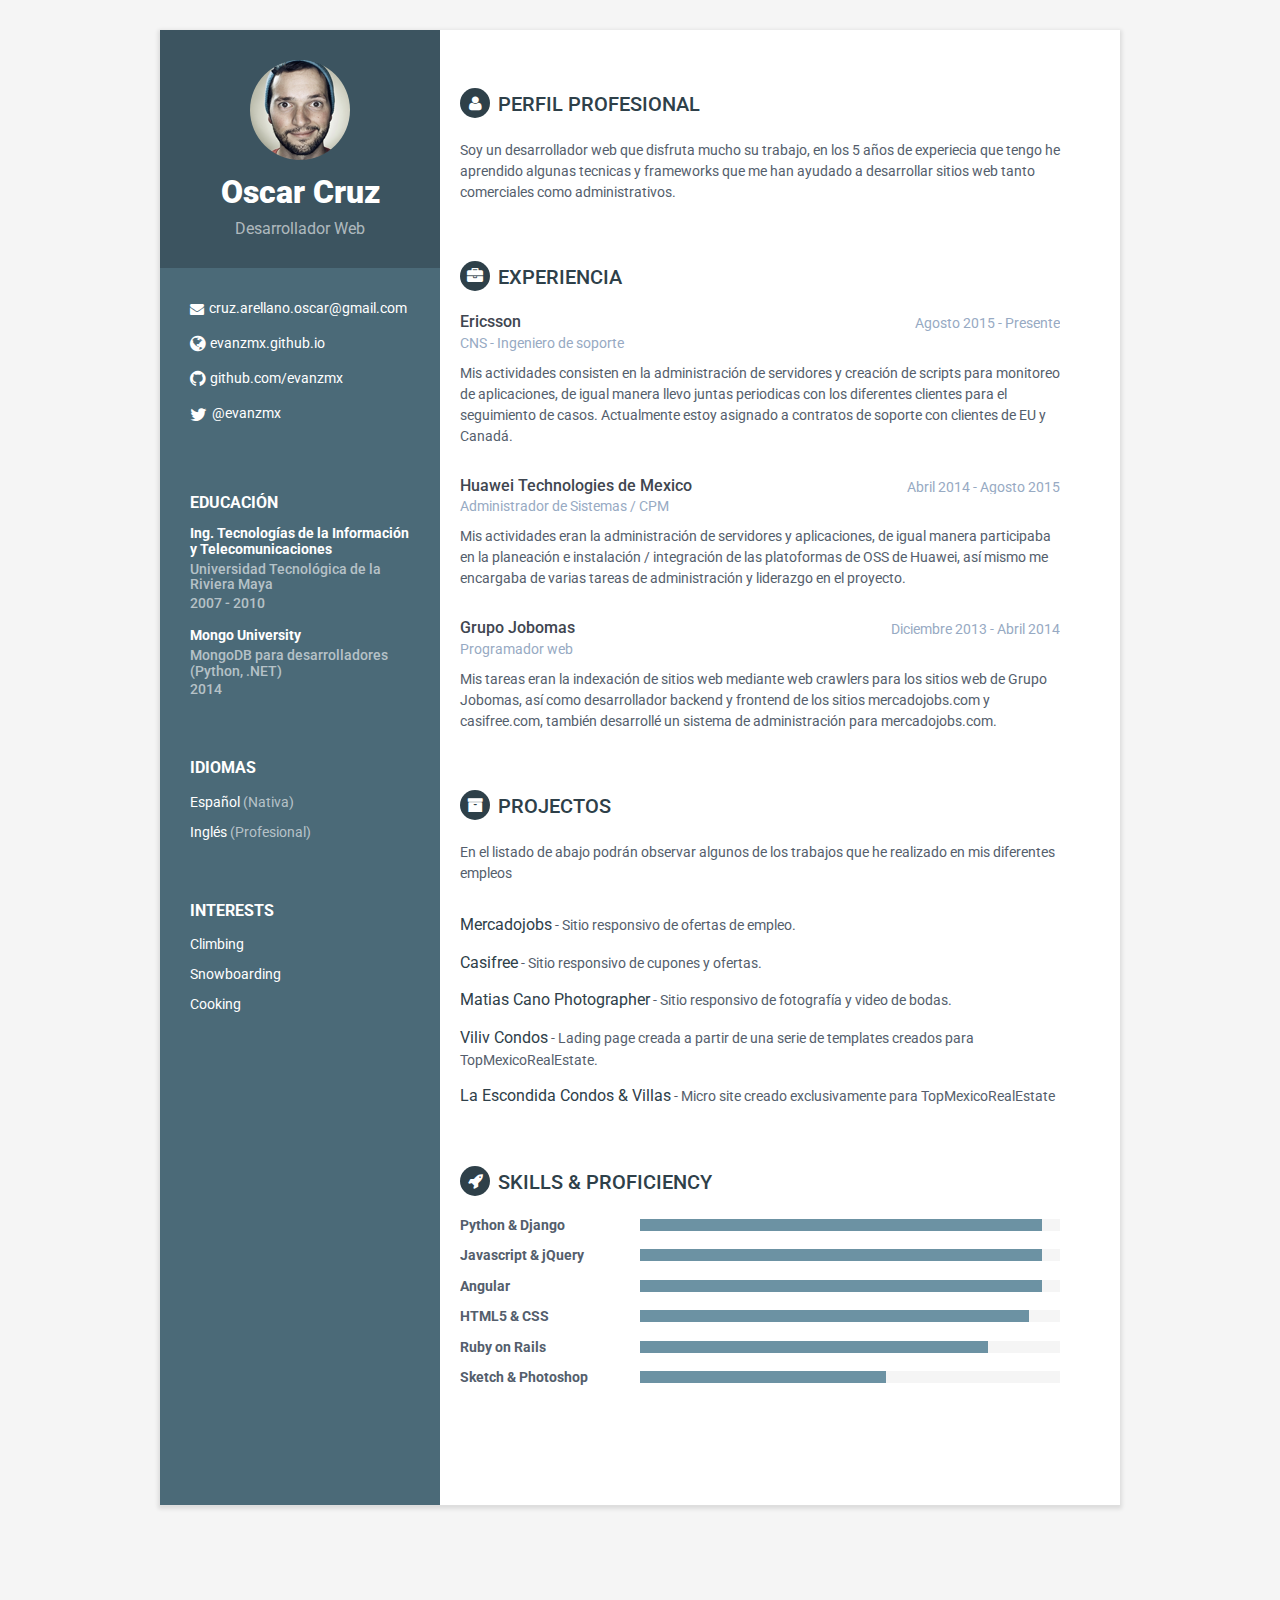
==== new/index.html @ 5575a4c6 "Modificaicones al nuevo diseño" ====
<!DOCTYPE html>
<!--[if IE 8]> <html lang="en" class="ie8"> <![endif]-->  
<!--[if IE 9]> <html lang="en" class="ie9"> <![endif]-->  
<!--[if !IE]><!--> <html lang="en"> <!--<![endif]-->  
<head>
    <title>Oscar Cruz Arellano CV</title>
    <!-- Meta -->
    <meta charset="utf-8">
    <meta http-equiv="X-UA-Compatible" content="IE=edge">
    <meta name="viewport" content="width=device-width, initial-scale=1.0">
    <meta name="description" content="Oscar Cruz Arellano CV">
    <meta name="author" content="Xiaoying Riley at 3rd Wave Media">    
    <link rel="shortcut icon" href="favicon.ico">  
    <link href='https://fonts.googleapis.com/css?family=Roboto:400,500,400italic,300italic,300,500italic,700,700italic,900,900italic' rel='stylesheet' type='text/css'>
    <!-- Global CSS -->
    <link rel="stylesheet" href="assets/plugins/bootstrap/css/bootstrap.min.css">   
    <!-- Plugins CSS -->
    <link rel="stylesheet" href="assets/plugins/font-awesome/css/font-awesome.css">
    
    <!-- Theme CSS --> 
    <link id="theme-style" rel="stylesheet" href="assets/css/styles-6.css">
    <!-- HTML5 shim and Respond.js for IE8 support of HTML5 elements and media queries -->
    <!--[if lt IE 9]>
      <script src="https://oss.maxcdn.com/html5shiv/3.7.2/html5shiv.min.js"></script>
      <script src="https://oss.maxcdn.com/respond/1.4.2/respond.min.js"></script>
    <![endif]-->
    <!--<script src="https://code.jquery.com/jquery-3.2.1.min.js" type="text/javascript" charset="utf-8" async defer></script>-->
    <!-- Javascript -->          
    <script type="text/javascript" src="assets/plugins/jquery-1.11.3.min.js"></script>
    <script type="text/javascript" src="assets/plugins/bootstrap/js/bootstrap.min.js"></script>    
    <!-- custom js -->
    <script type="text/javascript" src="assets/js/main.js"></script>  
    <script src="main.js" type="text/javascript" charset="utf-8" async defer></script>
</head> 

<body>
    <div class="wrapper">
        <div class="sidebar-wrapper">
            <div class="profile-container">
                <img class="profile" src="assets/images/profile.png" alt="" />
                <h1 class="name">Oscar Cruz</h1>
                <h3 id="occupation" class="tagline">[OCCUPATION]</h3>
            </div><!--//profile-container-->
            
            <div class="contact-container container-block">
                <ul class="list-unstyled contact-list">
                    <li class="email"><i class="fa fa-envelope"></i><a href="mailto: cruz.arellano.oscar@gmail.com">cruz.arellano.oscar@gmail.com</a></li>
                    <!--<li class="phone"><i class="fa fa-phone"></i><a href="tel:0123 456 789">0123 456 789</a></li>-->
                    <li class="website"><i class="fa fa-globe"></i><a href="http://evanzmx.github.io" target="_blank">evanzmx.github.io</a></li>
                    <!--<li class="linkedin"><i class="fa fa-linkedin"></i><a href="#" target="_blank">linkedin.com/in/alandoe</a></li>-->
                    <li class="github"><i class="fa fa-github"></i><a href="#" target="_blank">github.com/evanzmx</a></li>
                    <li class="twitter"><i class="fa fa-twitter"></i><a href="https://twitter.com/evanzmx" target="_blank">@evanzmx</a></li>
                </ul>
            </div><!--//contact-container-->
            <div class="education-container container-block">
                <h2 id="education" class="container-block-title">[EDUCATION]</h2>
                <div class="item">
                    <h4 id="degree" class="degree">[Degree1]</h4>
                    <h5 id="grad" class="meta">[SCHOOL1]</h5>
                    <div class="time">2007 - 2010</div>
                </div><!--//item-->
                <div class="item">
                    <h4 id="degree2" class="degree">[DEGRE2]</h4>
                    <h5 id="grad2" class="meta">[SCHOOL2]</h5>
                    <div class="time">2014</div>
                </div><!--//item-->
            </div><!--//education-container-->
            
            <div class="languages-container container-block">
                <h2 id="languajes" class="container-block-title">[IDIOMAS]</h2>
                <ul class="list-unstyled interests-list">
                    <li id="spanish">English <span class="lang-desc">(Native)</span></li>
                    <li id="english">Spanish <span class="lang-desc">(Professional)</span></li>
                </ul>
            </div><!--//interests-->
            
            <div class="interests-container container-block">
                <h2 class="container-block-title">Interests</h2>
                <ul class="list-unstyled interests-list">
                    <li>Climbing</li>
                    <li>Snowboarding</li>
                    <li>Cooking</li>
                </ul>
            </div><!--//interests-->
            
        </div><!--//sidebar-wrapper-->
        
        <div class="main-wrapper">
            
            <section class="section summary-section">
                <h2 id="profile" class="section-title"><i class="fa fa-user"></i>Career Profile</h2>
                <div class="summary">
                    <p id="profile_text">Summarise your career here lorem ipsum dolor sit amet, consectetuer adipiscing elit. You can <a href="http://themes.3rdwavemedia.com/website-templates/orbit-free-resume-cv-template-for-developers/" target="_blank">download this free resume/CV template here</a>. Aenean commodo ligula eget dolor aenean massa. Cum sociis natoque penatibus et magnis dis parturient montes, nascetur ridiculus mus. Donec quam felis, ultricies nec, pellentesque eu.</p>
                </div><!--//summary-->
            </section><!--//section-->
            
            <section class="section experiences-section">
                <h2 id="experience" class="section-title"><i class='fa fa-briefcase'></i>Experiences</h2>
                
                <div class="item">
                    <div class="meta">
                        <div class="upper-row">
                            <h3 id="job0" class="job-title">Lead Developer</h3>
                            <div id="date0" class="time">2015 - Present</div>
                        </div><!--//upper-row-->
                        <div id="role0" class="company">Startup Hubs, San Francisco</div>
                    </div><!--//meta-->
                    <div class="details">
                        <p id="jobdesc0"></p>
                    </div><!--//details-->
                </div><!--//item-->
                
                <div class="item">
                    <div class="meta">
                        <div class="upper-row">
                            <h3 id="job4" class="job-title">Senior Software Engineer</h3>
                            <div id="date4" class="time">2014 - 2015</div>
                        </div><!--//upper-row-->
                        <div id="role4" class="company">Google, London</div>
                    </div><!--//meta-->
                    <div class="details">
                        <p id="jobdesc4"></p>
                    </div><!--//details-->
                </div><!--//item-->
                
                <div class="item">
                    <div class="meta">
                        <div class="upper-row">
                            <h3 id="job3" class="job-title">UI Developer</h3>
                            <div id="date3" class="time">2012 - 2014</div>
                        </div><!--//upper-row-->
                        <div id="role3" class="company">Amazon, London</div>
                    </div><!--//meta-->
                    <div class="details">
                        <p id="jobdesc3"></p>  
                    </div><!--//details-->
                </div><!--//item-->
                
            </section><!--//section-->
            
            <section class="section projects-section">
                <h2 id="projects" class="section-title"><i class="fa fa-archive"></i>Projects</h2>
                <div class="intro">
                    <p id="mywork">You can list your side projects or open source libraries in this section. Lorem ipsum dolor sit amet, consectetur adipiscing elit. Vestibulum et ligula in nunc bibendum fringilla a eu lectus.</p>
                </div><!--//intro-->
                <div class="item">
                    <span class="project-title"><a href="http://mercadojobs.com">Mercadojobs</a></span> - <span id="mercadojobs" class="project-tagline"></span>
                </div><!--//item-->
                <div class="item">
                    <span class="project-title"><a href="http://casifree.com" target="_blank">Casifree</a></span> - <span id="casifree" class="project-tagline"></span>
                </div><!--//item-->
                <div class="item">
                    <span class="project-title"><a href="http://matiascano.com" target="_blank">Matias Cano Photographer</a></span> - <span id="matiascano" class="project-tagline"></span>
                </div><!--//item-->
                <div class="item">
                    <span class="project-title"><a href="ttp://www.topmexicorealestate.com/playadelcarmen-real-estate/LP/playadelcarmen-condos.php" target="_blank">Viliv Condos</a></span> - <span id="viliv" class="project-tagline"></span>
                </div><!--//item-->
                <div class="item">
                    <span class="project-title"><a href="http://www.topmexicorealestate.com/mexican-retirement-community/" target="_blank">La Escondida Condos & Villas</a></span> - <span id="escondida" class="project-tagline"></span>
                </div><!--//item-->
            </section><!--//section-->
            
            <section class="skills-section section">
                <h2 class="section-title"><i class="fa fa-rocket"></i>Skills &amp; Proficiency</h2>
                <div class="skillset">        
                    <div class="item">
                        <h3 class="level-title">Python &amp; Django</h3>
                        <div class="level-bar">
                            <div class="level-bar-inner" data-level="98%">
                            </div>                                      
                        </div><!--//level-bar-->                                 
                    </div><!--//item-->
                    
                    <div class="item">
                        <h3 class="level-title">Javascript &amp; jQuery</h3>
                        <div class="level-bar">
                            <div class="level-bar-inner" data-level="98%">
                            </div>                                      
                        </div><!--//level-bar-->                                 
                    </div><!--//item-->
                    
                    <div class="item">
                        <h3 class="level-title">Angular</h3>
                        <div class="level-bar">
                            <div class="level-bar-inner" data-level="98%">
                            </div>                                      
                        </div><!--//level-bar-->                                 
                    </div><!--//item-->
                    
                    <div class="item">
                        <h3 class="level-title">HTML5 &amp; CSS</h3>
                        <div class="level-bar">
                            <div class="level-bar-inner" data-level="95%">
                            </div>                                      
                        </div><!--//level-bar-->                                 
                    </div><!--//item-->
                    
                    <div class="item">
                        <h3 class="level-title">Ruby on Rails</h3>
                        <div class="level-bar">
                            <div class="level-bar-inner" data-level="85%">
                            </div>                                      
                        </div><!--//level-bar-->                                 
                    </div><!--//item-->
                    
                    <div class="item">
                        <h3 class="level-title">Sketch &amp; Photoshop</h3>
                        <div class="level-bar">
                            <div class="level-bar-inner" data-level="60%">
                            </div>                                      
                        </div><!--//level-bar-->                                 
                    </div><!--//item-->
                    
                </div>  
            </section><!--//skills-section-->
            
        </div><!--//main-body-->
    </div>
 
    <footer class="footer">
        <div class="text-center">
        </div><!--//container-->
    </footer><!--//footer-->
 
              
</body>
</html>
---- new/assets/css/styles-6.css ----
/*   
 * Template Name: Orbit - Responsive Resume/CV Template for Developers
 * Version: 1.0
 * Author: Xiaoying Riley
 * Twitter: @3rdwave_themes
 * License: Creative Commons Attribution 3.0 License
 * Website: http://themes.3rdwavemedia.com/
*/
/* styles-6.css */
/* ======= Base ======= */
body {
  font-family: 'Roboto', sans-serif;
  color: #545E6C;
  background: #f5f5f5;
  font-size: 14px;
  padding: 30px;
  -webkit-font-smoothing: antialiased;
  -moz-osx-font-smoothing: grayscale;
}
h1,
h2,
h3,
h4,
h5,
h6 {
  font-weight: 700;
}
a {
  color: #2e4049;
  -webkit-transition: all 0.4s ease-in-out;
  -moz-transition: all 0.4s ease-in-out;
  -ms-transition: all 0.4s ease-in-out;
  -o-transition: all 0.4s ease-in-out;
}
a:hover {
  text-decoration: underline;
  color: #10171a;
}
a:focus {
  text-decoration: none;
}
p {
  line-height: 1.5;
}
.wrapper {
  background: #4B6A78;
  max-width: 960px;
  margin: 0 auto;
  position: relative;
  -webkit-box-shadow: 0px 2px 4px 2px rgba(0, 0, 0, 0.1);
  -moz-box-shadow: 0px 2px 4px 2px rgba(0, 0, 0, 0.1);
  box-shadow: 0px 2px 4px 2px rgba(0, 0, 0, 0.1);
}
.sidebar-wrapper {
  background: #4B6A78;
  position: absolute;
  left: 0;
  width: 280px;
  height: 100%;
  min-height: 800px;
  color: #fff;
}
.sidebar-wrapper a {
  color: #fff;
}
.sidebar-wrapper .profile-container {
  padding: 30px;
  background: rgba(0, 0, 0, 0.2);
  text-align: center;
  color: #fff;
}
.sidebar-wrapper .name {
  font-size: 32px;
  font-weight: 900;
  margin-top: 0;
  margin-bottom: 10px;
}
.sidebar-wrapper .tagline {
  color: rgba(255, 255, 255, 0.6);
  font-size: 16px;
  font-weight: 400;
  margin-top: 0;
  margin-bottom: 0;
}
.sidebar-wrapper .profile {
  margin-bottom: 15px;
}
.sidebar-wrapper .contact-list .fa {
  margin-right: 5px;
  font-size: 18px;
  vertical-align: middle;
}
.sidebar-wrapper .contact-list li {
  margin-bottom: 15px;
}
.sidebar-wrapper .contact-list li:last-child {
  margin-bottom: 0;
}
.sidebar-wrapper .contact-list .email .fa {
  font-size: 14px;
}
.sidebar-wrapper .container-block {
  padding: 30px;
}
.sidebar-wrapper .container-block-title {
  text-transform: uppercase;
  font-size: 16px;
  font-weight: 700;
  margin-top: 0;
  margin-bottom: 15px;
}
.sidebar-wrapper .degree {
  font-size: 14px;
  margin-top: 0;
  margin-bottom: 5px;
}
.sidebar-wrapper .education-container .item {
  margin-bottom: 15px;
}
.sidebar-wrapper .education-container .item:last-child {
  margin-bottom: 0;
}
.sidebar-wrapper .education-container .meta {
  color: rgba(255, 255, 255, 0.6);
  font-weight: 500;
  margin-bottom: 0px;
  margin-top: 0;
}
.sidebar-wrapper .education-container .time {
  color: rgba(255, 255, 255, 0.6);
  font-weight: 500;
  margin-bottom: 0px;
}
.sidebar-wrapper .languages-container .lang-desc {
  color: rgba(255, 255, 255, 0.6);
}
.sidebar-wrapper .languages-list {
  margin-bottom: 0;
}
.sidebar-wrapper .languages-list li {
  margin-bottom: 10px;
}
.sidebar-wrapper .languages-list li:last-child {
  margin-bottom: 0;
}
.sidebar-wrapper .interests-list {
  margin-bottom: 0;
}
.sidebar-wrapper .interests-list li {
  margin-bottom: 10px;
}
.sidebar-wrapper .interests-list li:last-child {
  margin-bottom: 0;
}
.main-wrapper {
  background: #fff;
  padding: 60px;
  padding-left: 300px;
}
.main-wrapper .section-title {
  text-transform: uppercase;
  font-size: 20px;
  font-weight: 500;
  color: #2e4049;
  position: relative;
  margin-top: 0;
  margin-bottom: 20px;
}
.main-wrapper .section-title .fa {
  width: 30px;
  height: 30px;
  margin-right: 8px;
  display: inline-block;
  color: #fff;
  -webkit-border-radius: 50%;
  -moz-border-radius: 50%;
  -ms-border-radius: 50%;
  -o-border-radius: 50%;
  border-radius: 50%;
  -moz-background-clip: padding;
  -webkit-background-clip: padding-box;
  background-clip: padding-box;
  background: #2e4049;
  text-align: center;
  padding-top: 8px;
  font-size: 16px;
  position: relative;
  top: -2px;
}
.main-wrapper .section {
  margin-bottom: 60px;
}
.main-wrapper .experiences-section .item {
  margin-bottom: 30px;
}
.main-wrapper .upper-row {
  position: relative;
  overflow: hidden;
  margin-bottom: 2px;
}
.main-wrapper .job-title {
  color: #3F4650;
  font-size: 16px;
  margin-top: 0;
  margin-bottom: 0;
  font-weight: 500;
}
.main-wrapper .time {
  position: absolute;
  right: 0;
  top: 0;
  color: #97AAC3;
}
.main-wrapper .company {
  margin-bottom: 10px;
  color: #97AAC3;
}
.main-wrapper .project-title {
  font-size: 16px;
  font-weight: 400;
  margin-top: 0;
  margin-bottom: 5px;
}
.main-wrapper .projects-section .intro {
  margin-bottom: 30px;
}
.main-wrapper .projects-section .item {
  margin-bottom: 15px;
}
.skillset .item {
  margin-bottom: 15px;
  overflow: hidden;
}
.skillset .level-title {
  font-size: 14px;
  margin-top: 0;
  margin-bottom: 12px;
}
.skillset .level-bar {
  height: 12px;
  background: #f5f5f5;
}
.skillset .level-bar-inner {
  height: 12px;
  background: #6c92a3;
}
.footer {
  padding: 30px;
  padding-top: 60px;
}
.footer .copyright {
  line-height: 1.6;
  color: #545E6C;
  font-size: 13px;
}
.footer .fa-heart {
  color: #fb866a;
}
/* Extra small devices (phones, less than 768px) */
@media (max-width: 767px) {
  .sidebar-wrapper {
    position: static;
    width: inherit;
  }
  .main-wrapper {
    padding: 30px;
  }
  .main-wrapper .time {
    position: static;
    display: block;
    margin-top: 5px;
  }
  .main-wrapper .upper-row {
    margin-bottom: 0;
  }
}
/* Small devices (tablets, 768px and up) */
/* Medium devices (desktops, 992px and up) */
@media (min-width: 992px) {
  .skillset .level-title {
    display: inline-block;
    float: left;
    width: 30%;
    margin-bottom: 0;
  }
  .skillset .level-bar {
    display: inline-block;
    width: 70%;
    float: left;
    position: relative;
    top: 1px;
  }
}
/* Large devices (large desktops, 1200px and up) */
/* Ex-Large devices (large desktops, 1200px and up) */
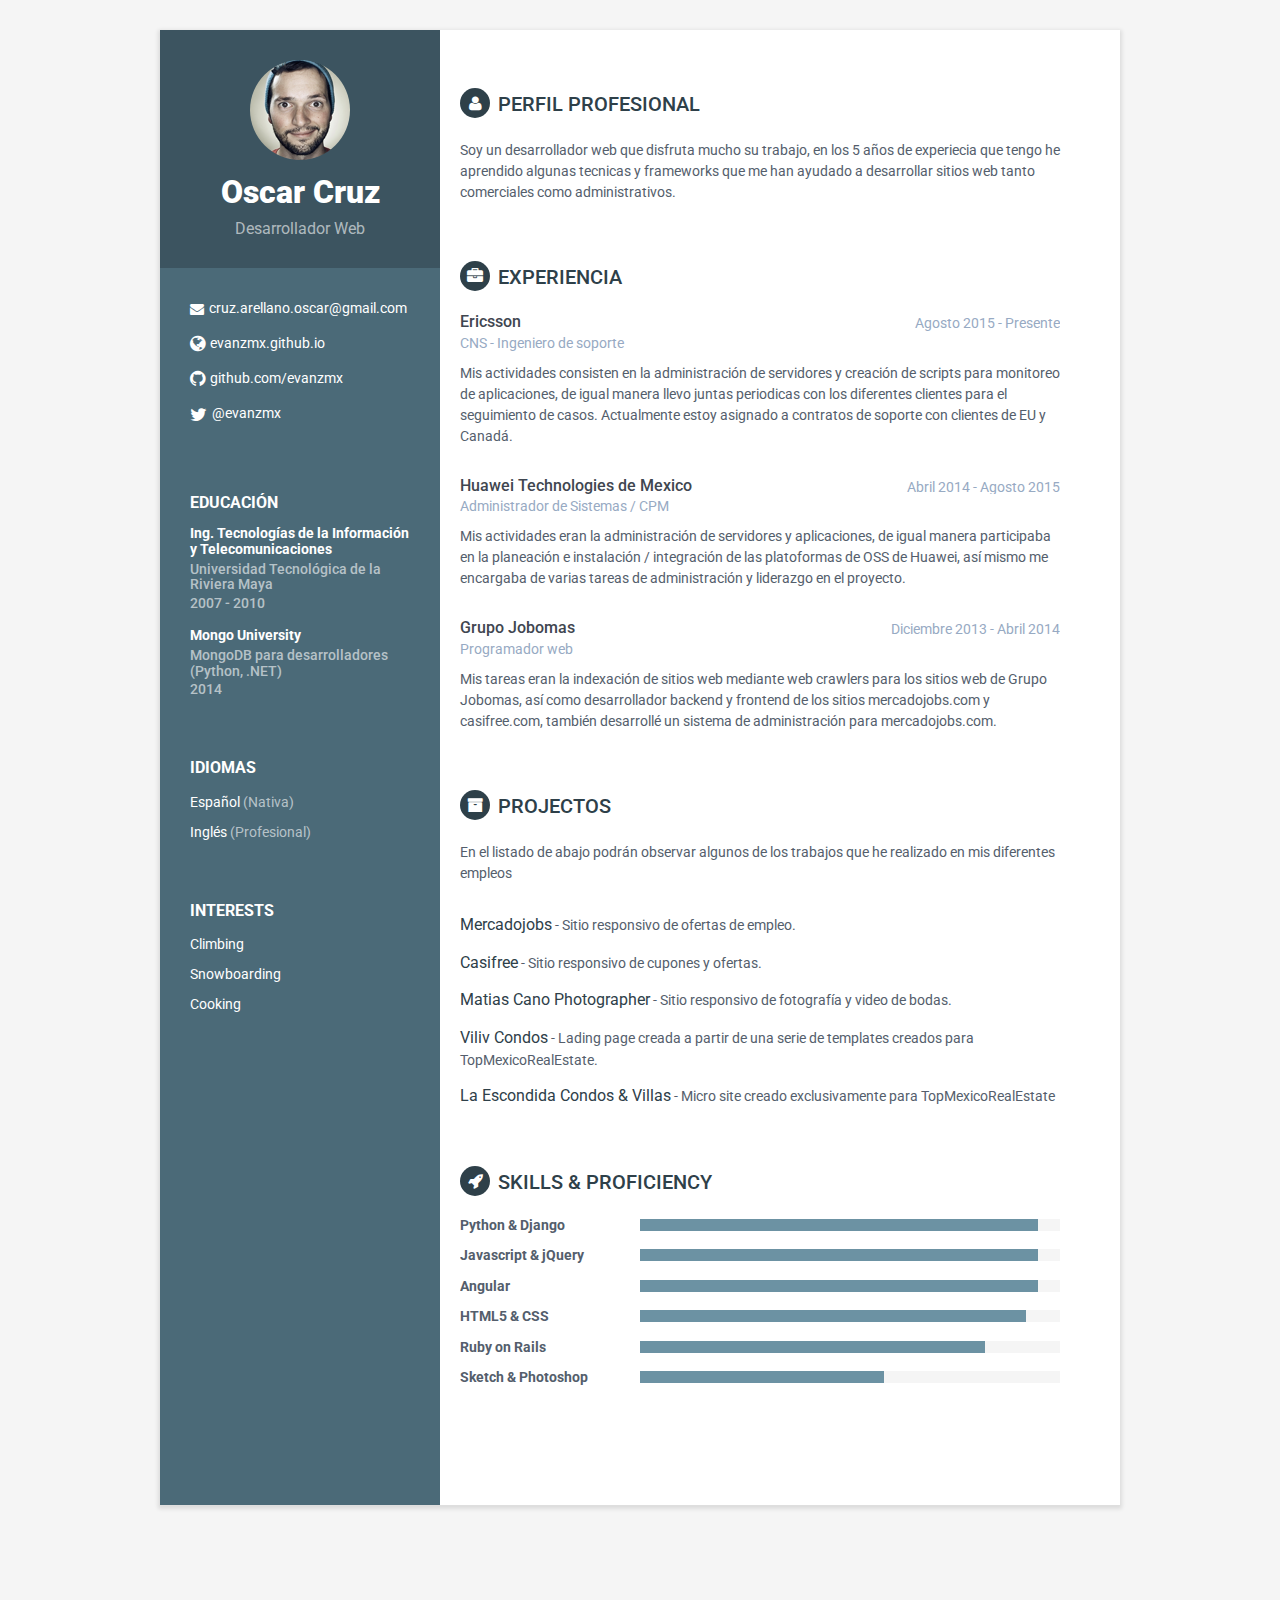
==== commit f3245dd0: "Cambio titulo" ====
--- a/new/index.html
+++ b/new/index.html
@@ -3,7 +3,7 @@
 <!--[if IE 9]> <html lang="en" class="ie9"> <![endif]-->  
 <!--[if !IE]><!--> <html lang="en"> <!--<![endif]-->  
 <head>
-    <title>Oscar Cruz Arellano CV</title>
+    <title>Oscar Cruz Arellano - Web delevooper</title>
     <!-- Meta -->
     <meta charset="utf-8">
     <meta http-equiv="X-UA-Compatible" content="IE=edge">
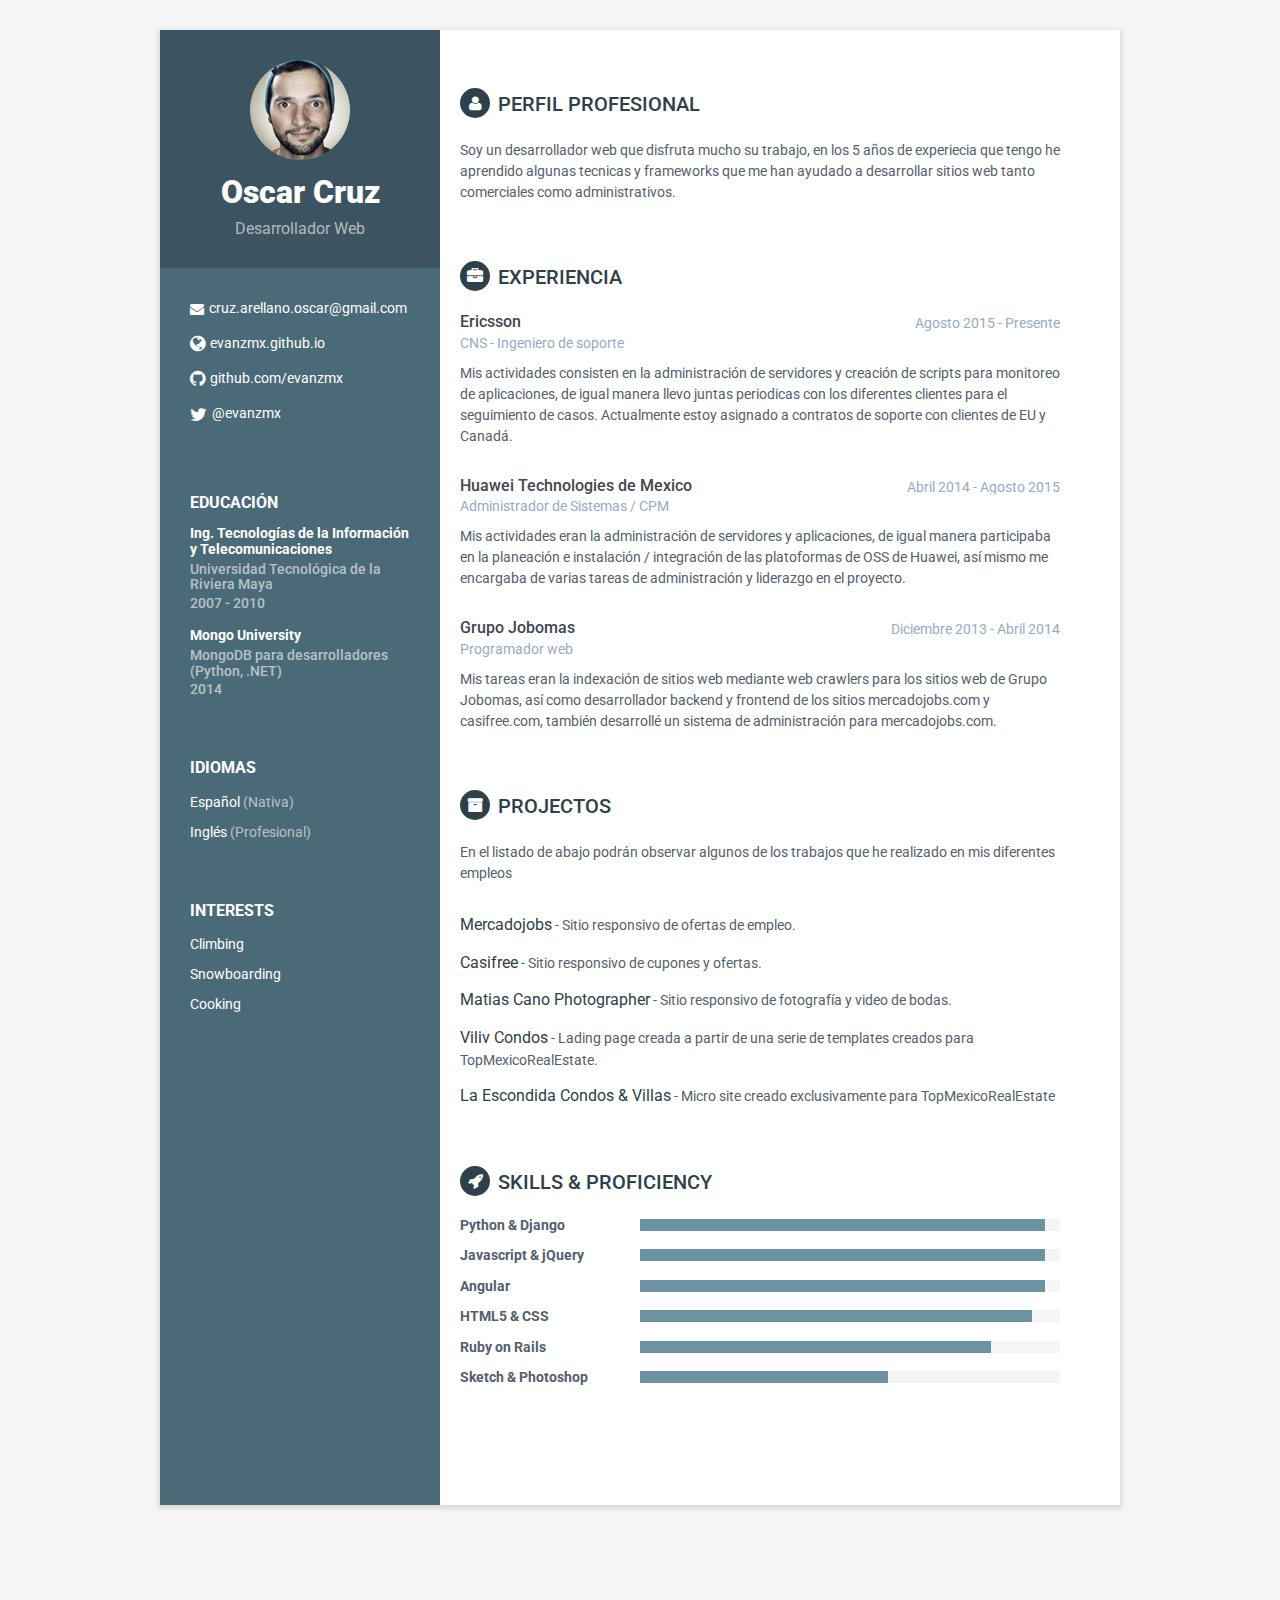
==== commit 74f6b197: "cambio de título" ====
--- a/new/index.html
+++ b/new/index.html
@@ -3,7 +3,7 @@
 <!--[if IE 9]> <html lang="en" class="ie9"> <![endif]-->  
 <!--[if !IE]><!--> <html lang="en"> <!--<![endif]-->  
 <head>
-    <title>Oscar Cruz Arellano - Web delevooper</title>
+    <title>Oscar Cruz Arellano - Web delevoper</title>
     <!-- Meta -->
     <meta charset="utf-8">
     <meta http-equiv="X-UA-Compatible" content="IE=edge">
